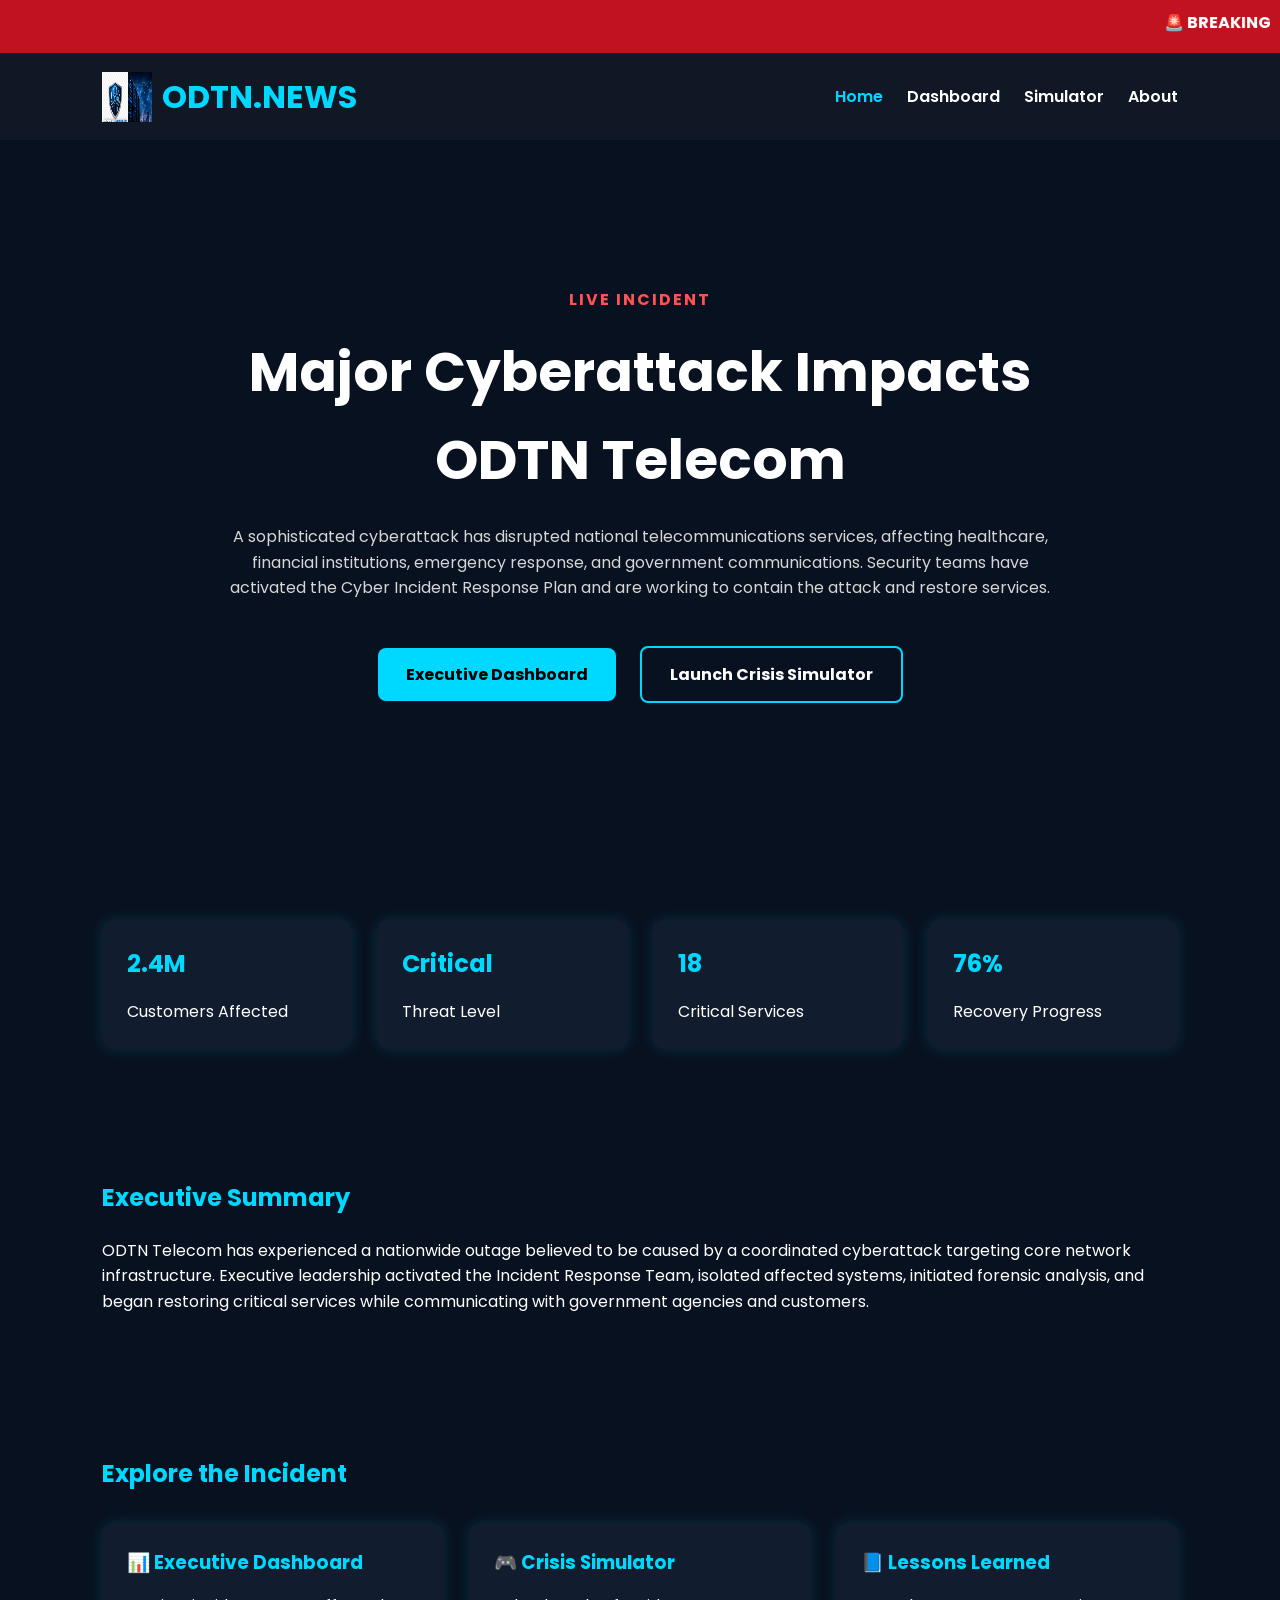
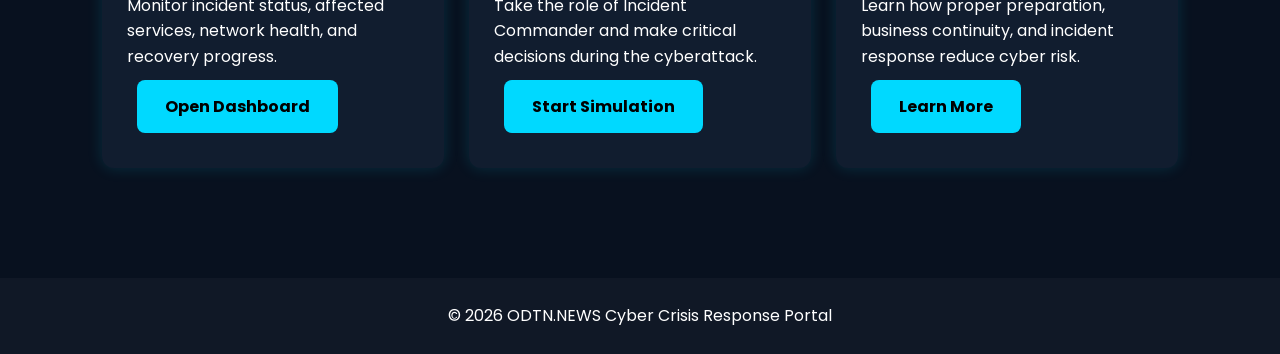
==== index.html @ 5b0d9b8c "Add files via upload" ====
<!DOCTYPE html>
<html lang="en">
<head>
    <meta charset="UTF-8">
    <meta name="viewport" content="width=device-width, initial-scale=1.0">
    <title>ODTN.NEWS | Cyber Crisis Portal</title>

    <link rel="stylesheet" href="style.css">

    <link rel="icon" href="assets/favicon.ico">

    <link rel="preconnect" href="https://fonts.googleapis.com">
    <link href="https://fonts.googleapis.com/css2?family=Poppins:wght@300;400;600;700&display=swap" rel="stylesheet">
</head>

<body>

<div class="ticker">
    <marquee>
        🚨 BREAKING NEWS • ODTN Telecom is responding to a major cyberattack affecting telecommunications, banking, healthcare, and emergency services. Incident Response Team Activated.
    </marquee>
</div>

<header>

<div class="logo">

<img src="assets/logo.png" alt="Logo">

<h1>ODTN.NEWS</h1>

</div>

<nav>

<a href="index.html" class="active">Home</a>
<a href="dashboard.html">Dashboard</a>
<a href="simulator.html">Simulator</a>
<a href="about.html">About</a>

</nav>

</header>

<section class="hero">

<div class="overlay">

<h4>LIVE INCIDENT</h4>

<h1>Major Cyberattack Impacts ODTN Telecom</h1>

<p>

A sophisticated cyberattack has disrupted national telecommunications
services, affecting healthcare, financial institutions,
emergency response, and government communications.

Security teams have activated the Cyber Incident Response Plan
and are working to contain the attack and restore services.

</p>

<a href="dashboard.html" class="btn">
Executive Dashboard
</a>

<a href="simulator.html" class="btn2">
Launch Crisis Simulator
</a>

</div>

</section>

<section class="stats">

<div class="card">

<h2 id="customers">2.4M</h2>

<p>Customers Affected</p>

</div>

<div class="card">

<h2>Critical</h2>

<p>Threat Level</p>

</div>

<div class="card">

<h2>18</h2>

<p>Critical Services</p>

</div>

<div class="card">

<h2>76%</h2>

<p>Recovery Progress</p>

</div>

</section>

<section class="overview">

<h2>Executive Summary</h2>

<p>

ODTN Telecom has experienced a nationwide outage believed to be caused
by a coordinated cyberattack targeting core network infrastructure.

Executive leadership activated the Incident Response Team,
isolated affected systems, initiated forensic analysis,
and began restoring critical services while communicating
with government agencies and customers.

</p>

</section>

<section class="features">

<h2>Explore the Incident</h2>

<div class="cards">

<div class="card">

<h3>📊 Executive Dashboard</h3>

<p>

Monitor incident status,
affected services,
network health,
and recovery progress.

</p>

<a class="btn" href="dashboard.html">
Open Dashboard
</a>

</div>

<div class="card">

<h3>🎮 Crisis Simulator</h3>

<p>

Take the role of Incident Commander
and make critical decisions
during the cyberattack.

</p>

<a class="btn" href="simulator.html">
Start Simulation
</a>

</div>

<div class="card">

<h3>📘 Lessons Learned</h3>

<p>

Learn how proper preparation,
business continuity,
and incident response
reduce cyber risk.

</p>

<a class="btn" href="about.html">
Learn More
</a>

</div>

</div>

</section>

<footer>

<p>

© 2026 ODTN.NEWS

Cyber Crisis Response Portal

</p>

</footer>

<script src="script.js"></script>

</body>
</html>
---- style.css ----
/* ===============================
   ODTN.NEWS Cyber Crisis Portal
   =============================== */

@import url('https://fonts.googleapis.com/css2?family=Poppins:wght@300;400;600;700&display=swap');

*{
    margin:0;
    padding:0;
    box-sizing:border-box;
}

body{
    font-family:'Poppins',sans-serif;
    background:#08111f;
    color:white;
    line-height:1.6;
}

/* ---------- Breaking News ---------- */

.ticker{
    background:#c1121f;
    color:white;
    padding:10px;
    font-weight:bold;
}

/* ---------- Header ---------- */

header{
    display:flex;
    justify-content:space-between;
    align-items:center;
    padding:18px 8%;
    background:#101826;
    position:sticky;
    top:0;
    z-index:1000;
}

.logo{
    display:flex;
    align-items:center;
    gap:10px;
}

.logo img{
    width:50px;
    height:50px;
}

header h1{
    color:#00d9ff;
}

nav a{
    color:white;
    text-decoration:none;
    margin-left:20px;
    transition:.3s;
    font-weight:600;
}

nav a:hover,
nav a.active{
    color:#00d9ff;
}

/* ---------- Hero ---------- */

.hero{
    background:
        linear-gradient(rgba(8,17,31,.80),rgba(8,17,31,.80)),
        url("assets/hero.jpg");
    background-size:cover;
    background-position:center;
    min-height:80vh;

    display:flex;
    justify-content:center;
    align-items:center;

    text-align:center;
    padding:40px;
}

.overlay{
    max-width:850px;
}

.overlay h4{
    color:#ff5252;
    letter-spacing:2px;
    margin-bottom:15px;
}

.overlay h1{
    font-size:55px;
    margin-bottom:20px;
}

.overlay p{
    color:#d6d6d6;
    margin-bottom:35px;
}

/* ---------- Buttons ---------- */

.btn,
.btn2{

display:inline-block;
padding:14px 28px;
margin:10px;

border-radius:8px;

text-decoration:none;

font-weight:bold;

transition:.3s;

}

.btn{

background:#00d9ff;
color:black;

}

.btn:hover{

background:#00b4d8;
transform:translateY(-3px);

}

.btn2{

border:2px solid #00d9ff;
color:white;

}

.btn2:hover{

background:#00d9ff;
color:black;

}

/* ---------- Statistics ---------- */

.stats{

display:grid;

grid-template-columns:repeat(auto-fit,minmax(220px,1fr));

gap:25px;

padding:60px 8%;

}

/* ---------- Cards ---------- */

.cards{

display:grid;

grid-template-columns:repeat(auto-fit,minmax(250px,1fr));

gap:25px;

margin-top:30px;

}

.card{

background:#111d2f;

padding:25px;

border-radius:12px;

box-shadow:0 0 15px rgba(0,217,255,.15);

transition:.3s;

}

.card:hover{

transform:translateY(-8px);

box-shadow:0 0 25px rgba(0,217,255,.5);

}

.card h2,
.card h3{

color:#00d9ff;

margin-bottom:15px;

}

/* ---------- Sections ---------- */

.overview,
.features,
.dashboard,
.quiz,
.about{

padding:70px 8%;

}

.overview h2,
.features h2,
.dashboard h2,
.about h2{

color:#00d9ff;
margin-bottom:20px;

}

/* ---------- Timeline ---------- */

.timeline{

margin-top:30px;

}

.timeline-item{

background:#111d2f;

padding:20px;

margin-bottom:20px;

border-left:5px solid #00d9ff;

border-radius:8px;

}

/* ---------- Quiz ---------- */

.question{

background:#111d2f;

padding:25px;

border-radius:12px;

margin-bottom:30px;

}

.question button{

width:100%;

padding:14px;

margin-top:10px;

border:none;

border-radius:8px;

cursor:pointer;

background:#00d9ff;

font-weight:bold;

transition:.3s;

}

.question button:hover{

background:#00b4d8;

}

.result{

text-align:center;

font-size:24px;

margin-top:30px;

font-weight:bold;

}

/* ---------- Footer ---------- */

footer{

text-align:center;

padding:25px;

background:#101826;

margin-top:40px;

}

/* ---------- Animation ---------- */

.card{

animation:fade .8s ease;

}

@keyframes fade{

from{

opacity:0;
transform:translateY(25px);

}

to{

opacity:1;
transform:translateY(0);

}

}

/* ---------- Responsive ---------- */

@media(max-width:768px){

header{

flex-direction:column;

}

nav{

margin-top:15px;

}

.overlay h1{

font-size:34px;

}

.btn,
.btn2{

display:block;

margin:15px auto;

}

}
/* Progress Bar */

.progress{

width:100%;
height:30px;

background:#23324b;

border-radius:25px;

overflow:hidden;

margin-top:20px;

}

.progress-bar{

height:100%;

background:linear-gradient(90deg,#00d9ff,#00ff99);

display:flex;

align-items:center;

justify-content:center;

font-weight:bold;

color:black;

animation:load 2s ease;

}

@keyframes load{

from{

width:0;

}

}
.feedback{

margin-top:15px;

font-weight:bold;

color:#00d9ff;

}

.result{

margin-top:40px;

padding:30px;

background:#111d2f;

border-radius:10px;

text-align:center;

font-size:22px;

}
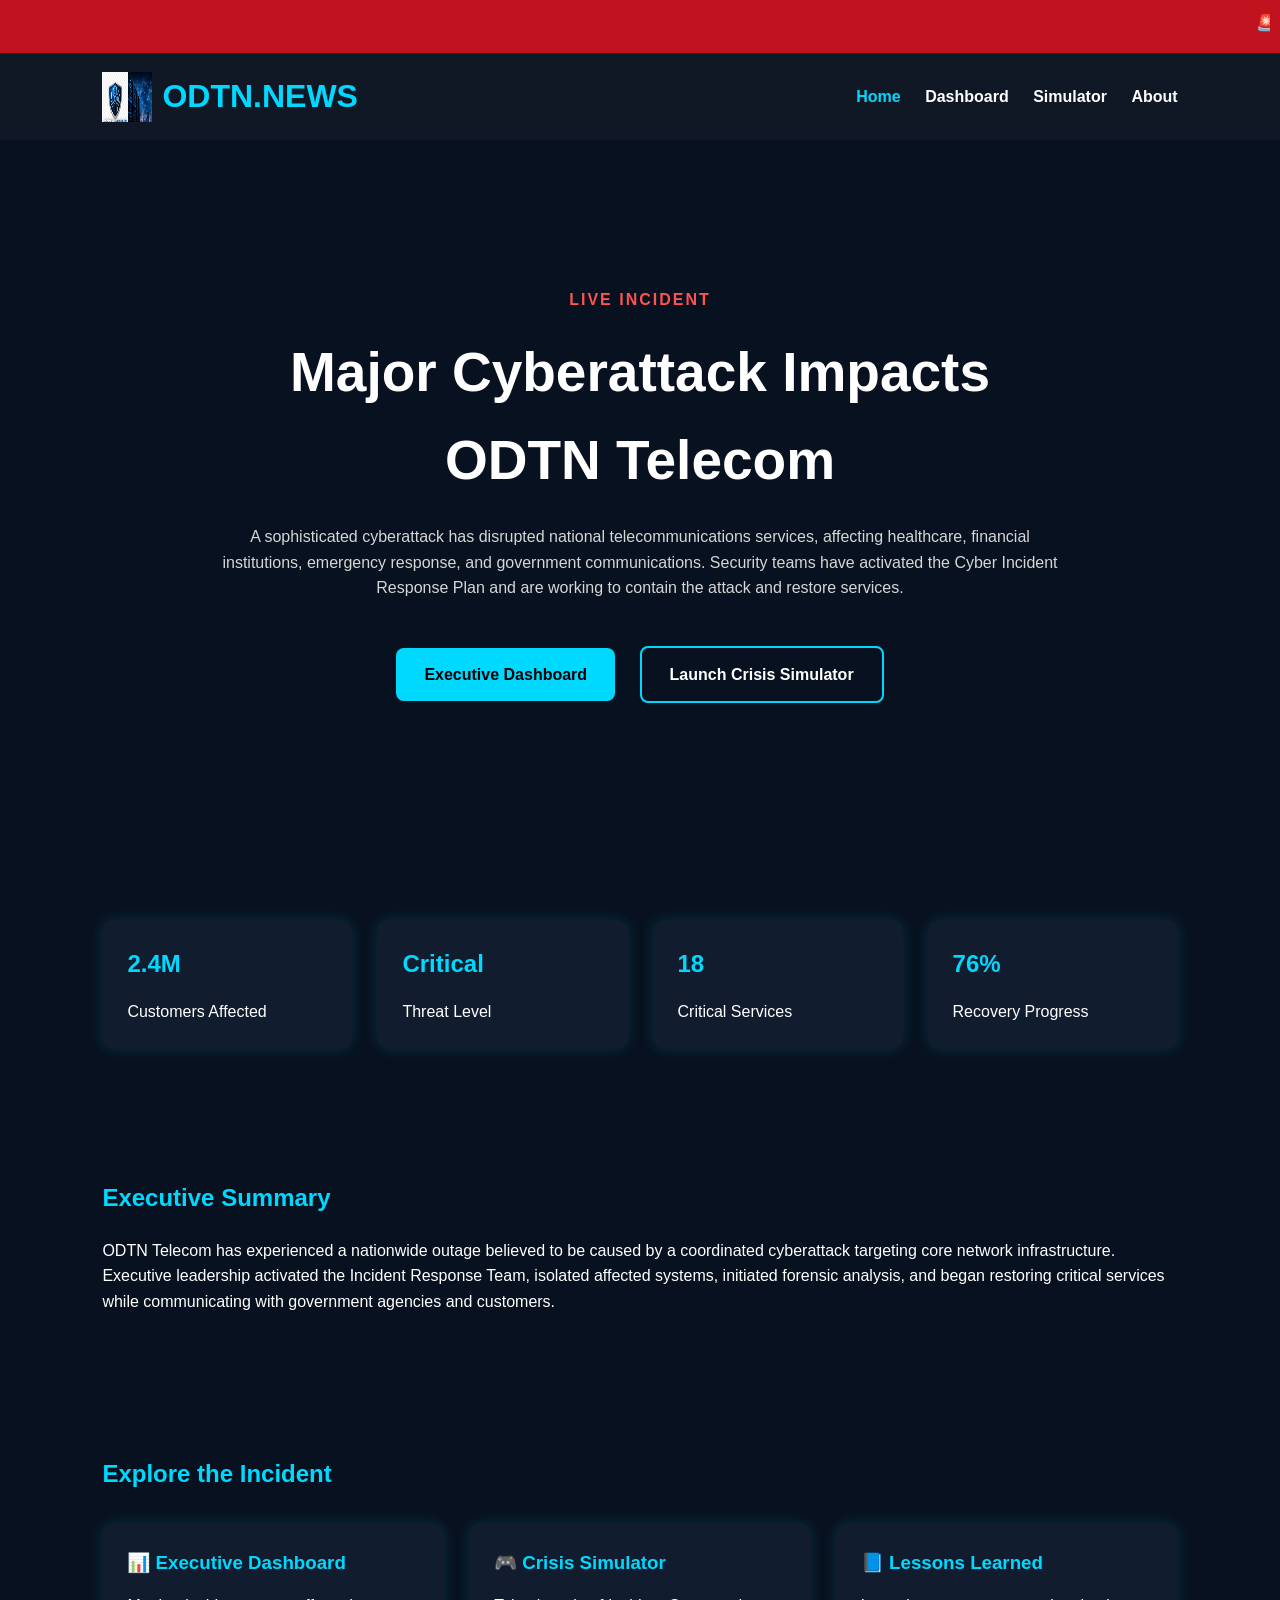
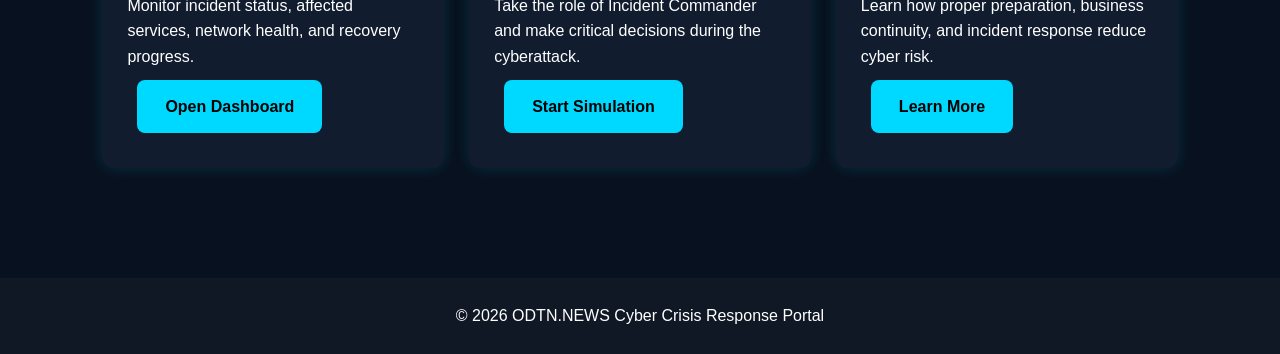
==== commit deb70207: "Update index.html" ====
--- a/index.html
+++ b/index.html
@@ -3,14 +3,12 @@
 <head>
     <meta charset="UTF-8">
     <meta name="viewport" content="width=device-width, initial-scale=1.0">
+    <meta http-equiv="Content-Security-Policy" content="default-src 'self'; script-src 'self'; style-src 'self' https://fonts.googleapis.com; font-src 'self' https://fonts.gstatic.com; img-src 'self'; connect-src 'self'; frame-ancestors 'none'; form-action 'self'; base-uri 'self'; object-src 'none'">
     <title>ODTN.NEWS | Cyber Crisis Portal</title>
 
     <link rel="stylesheet" href="style.css">
 
-    <link rel="icon" href="assets/favicon.ico">
-
-    <link rel="preconnect" href="https://fonts.googleapis.com">
-    <link href="https://fonts.googleapis.com/css2?family=Poppins:wght@300;400;600;700&display=swap" rel="stylesheet">
+    <link rel="icon" href="assets/favicon.png">
 </head>
 
 <body>
@@ -208,4 +206,4 @@
 <script src="script.js"></script>
 
 </body>
-</html>+</html>
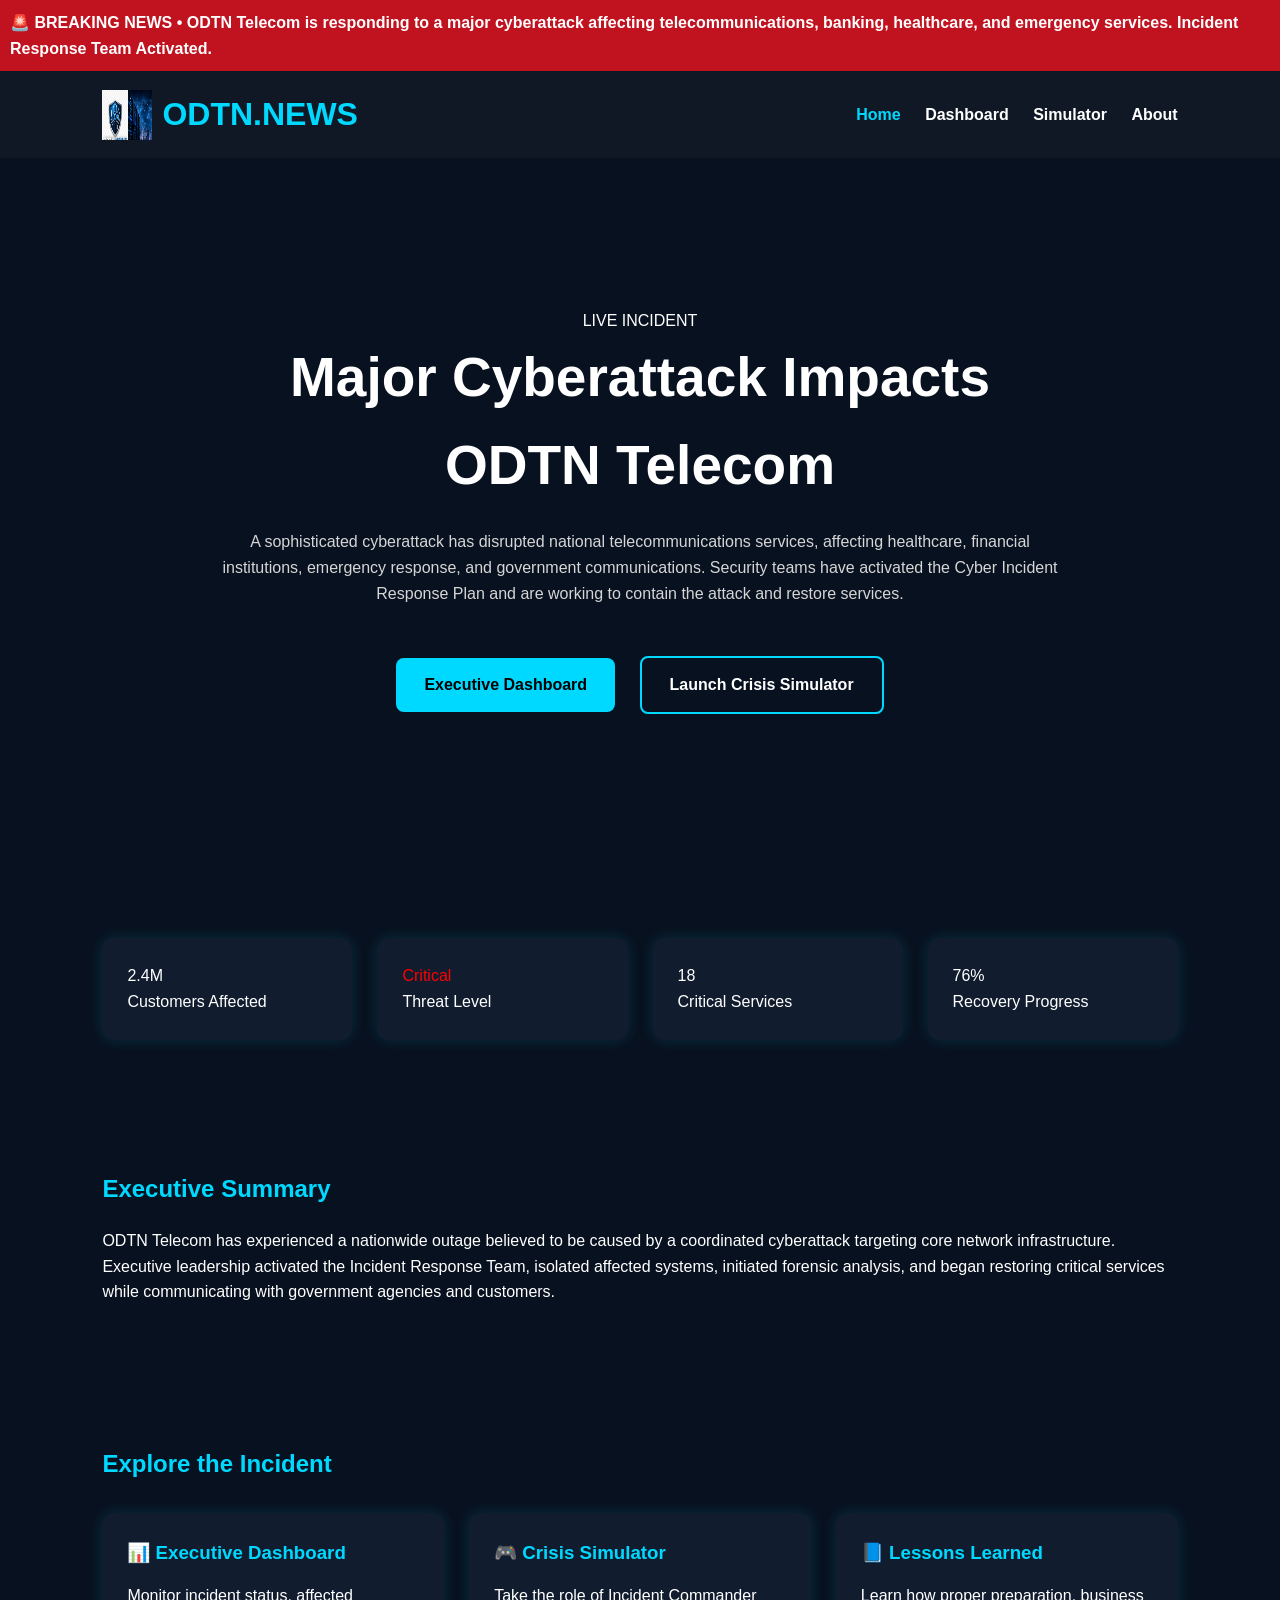
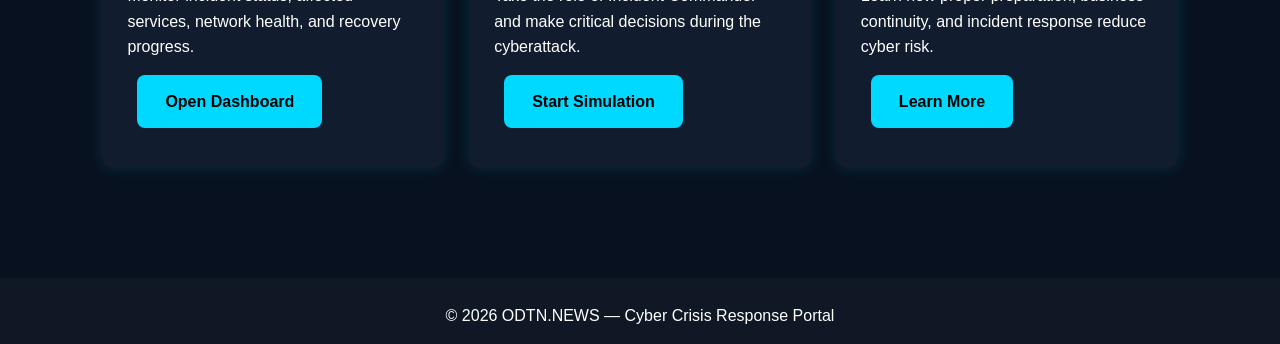
==== commit 720f9e59: "Update index.html" ====
--- a/index.html
+++ b/index.html
@@ -3,207 +3,125 @@
 <head>
     <meta charset="UTF-8">
     <meta name="viewport" content="width=device-width, initial-scale=1.0">
-    <meta http-equiv="Content-Security-Policy" content="default-src 'self'; script-src 'self'; style-src 'self' https://fonts.googleapis.com; font-src 'self' https://fonts.gstatic.com; img-src 'self'; connect-src 'self'; frame-ancestors 'none'; form-action 'self'; base-uri 'self'; object-src 'none'">
+    <meta http-equiv="Content-Security-Policy" content="default-src 'self'; script-src 'self'; style-src 'self' https://fonts.googleapis.com; font-src 'self' https://fonts.gstatic.com; img-src 'self' data:; connect-src 'self'; frame-ancestors 'none'; form-action 'self'; base-uri 'self'; object-src 'none'">
+    
     <title>ODTN.NEWS | Cyber Crisis Portal</title>
 
     <link rel="stylesheet" href="style.css">
-
-    <link rel="icon" href="assets/favicon.png">
+    <link rel="icon" href="assets/favicon.ico">
 </head>
-
 <body>
 
-<div class="ticker">
-    <marquee>
-        🚨 BREAKING NEWS • ODTN Telecom is responding to a major cyberattack affecting telecommunications, banking, healthcare, and emergency services. Incident Response Team Activated.
-    </marquee>
-</div>
+    <!-- Accessible Breaking News Ticker -->
+    <div class="ticker" role="region" aria-label="Breaking News Update">
+        <p class="ticker-text">
+            🚨 BREAKING NEWS • ODTN Telecom is responding to a major cyberattack affecting telecommunications, banking, healthcare, and emergency services. Incident Response Team Activated.
+        </p>
+    </div>
 
-<header>
+    <header>
+        <div class="logo">
+            <img src="assets/logo.png" alt="ODTN Logo" width="50" height="50">
+            <h1>ODTN.NEWS</h1>
+        </div>
 
-<div class="logo">
+        <nav aria-label="Main Navigation">
+            <a href="index.html" class="active" aria-current="page">Home</a>
+            <a href="dashboard.html">Dashboard</a>
+            <a href="simulator.html">Simulator</a>
+            <a href="about.html">About</a>
+        </nav>
+    </header>
 
-<img src="assets/logo.png" alt="Logo">
+    <main>
+        <!-- Hero Banner -->
+        <section class="hero">
+            <div class="overlay">
+                <span class="badge">LIVE INCIDENT</span>
+                <h1>Major Cyberattack Impacts ODTN Telecom</h1>
+                <p>
+                    A sophisticated cyberattack has disrupted national telecommunications services, affecting healthcare, 
+                    financial institutions, emergency response, and government communications. Security teams have activated 
+                    the Cyber Incident Response Plan and are working to contain the attack and restore services.
+                </p>
 
-<h1>ODTN.NEWS</h1>
+                <div class="hero-actions">
+                    <a href="dashboard.html" class="btn">Executive Dashboard</a>
+                    <a href="simulator.html" class="btn2">Launch Crisis Simulator</a>
+                </div>
+            </div>
+        </section>
 
-</div>
+        <!-- Key Incident Metrics -->
+        <section class="stats">
+            <div class="card">
+                <span class="stat-number" id="customers">2.4M</span>
+                <p>Customers Affected</p>
+            </div>
 
-<nav>
+            <div class="card">
+                <span class="stat-number text-critical">Critical</span>
+                <p>Threat Level</p>
+            </div>
 
-<a href="index.html" class="active">Home</a>
-<a href="dashboard.html">Dashboard</a>
-<a href="simulator.html">Simulator</a>
-<a href="about.html">About</a>
+            <div class="card">
+                <span class="stat-number">18</span>
+                <p>Critical Services</p>
+            </div>
 
-</nav>
+            <div class="card">
+                <span class="stat-number">76%</span>
+                <p>Recovery Progress</p>
+            </div>
+        </section>
 
-</header>
+        <!-- Executive Summary -->
+        <section class="overview">
+            <h2>Executive Summary</h2>
+            <p>
+                ODTN Telecom has experienced a nationwide outage believed to be caused by a coordinated cyberattack 
+                targeting core network infrastructure. Executive leadership activated the Incident Response Team, 
+                isolated affected systems, initiated forensic analysis, and began restoring critical services 
+                while communicating with government agencies and customers.
+            </p>
+        </section>
 
-<section class="hero">
+        <!-- Feature Cards -->
+        <section class="features">
+            <h2>Explore the Incident</h2>
+            <div class="cards">
+                <div class="card">
+                    <h3>📊 Executive Dashboard</h3>
+                    <p>
+                        Monitor incident status, affected services, network health, and recovery progress.
+                    </p>
+                    <a class="btn" href="dashboard.html">Open Dashboard</a>
+                </div>
 
-<div class="overlay">
+                <div class="card">
+                    <h3>🎮 Crisis Simulator</h3>
+                    <p>
+                        Take the role of Incident Commander and make critical decisions during the cyberattack.
+                    </p>
+                    <a class="btn" href="simulator.html">Start Simulation</a>
+                </div>
 
-<h4>LIVE INCIDENT</h4>
+                <div class="card">
+                    <h3>📘 Lessons Learned</h3>
+                    <p>
+                        Learn how proper preparation, business continuity, and incident response reduce cyber risk.
+                    </p>
+                    <a class="btn" href="about.html">Learn More</a>
+                </div>
+            </div>
+        </section>
+    </main>
 
-<h1>Major Cyberattack Impacts ODTN Telecom</h1>
+    <footer>
+        <p>&copy; 2026 ODTN.NEWS — Cyber Crisis Response Portal</p>
+    </footer>
 
-<p>
-
-A sophisticated cyberattack has disrupted national telecommunications
-services, affecting healthcare, financial institutions,
-emergency response, and government communications.
-
-Security teams have activated the Cyber Incident Response Plan
-and are working to contain the attack and restore services.
-
-</p>
-
-<a href="dashboard.html" class="btn">
-Executive Dashboard
-</a>
-
-<a href="simulator.html" class="btn2">
-Launch Crisis Simulator
-</a>
-
-</div>
-
-</section>
-
-<section class="stats">
-
-<div class="card">
-
-<h2 id="customers">2.4M</h2>
-
-<p>Customers Affected</p>
-
-</div>
-
-<div class="card">
-
-<h2>Critical</h2>
-
-<p>Threat Level</p>
-
-</div>
-
-<div class="card">
-
-<h2>18</h2>
-
-<p>Critical Services</p>
-
-</div>
-
-<div class="card">
-
-<h2>76%</h2>
-
-<p>Recovery Progress</p>
-
-</div>
-
-</section>
-
-<section class="overview">
-
-<h2>Executive Summary</h2>
-
-<p>
-
-ODTN Telecom has experienced a nationwide outage believed to be caused
-by a coordinated cyberattack targeting core network infrastructure.
-
-Executive leadership activated the Incident Response Team,
-isolated affected systems, initiated forensic analysis,
-and began restoring critical services while communicating
-with government agencies and customers.
-
-</p>
-
-</section>
-
-<section class="features">
-
-<h2>Explore the Incident</h2>
-
-<div class="cards">
-
-<div class="card">
-
-<h3>📊 Executive Dashboard</h3>
-
-<p>
-
-Monitor incident status,
-affected services,
-network health,
-and recovery progress.
-
-</p>
-
-<a class="btn" href="dashboard.html">
-Open Dashboard
-</a>
-
-</div>
-
-<div class="card">
-
-<h3>🎮 Crisis Simulator</h3>
-
-<p>
-
-Take the role of Incident Commander
-and make critical decisions
-during the cyberattack.
-
-</p>
-
-<a class="btn" href="simulator.html">
-Start Simulation
-</a>
-
-</div>
-
-<div class="card">
-
-<h3>📘 Lessons Learned</h3>
-
-<p>
-
-Learn how proper preparation,
-business continuity,
-and incident response
-reduce cyber risk.
-
-</p>
-
-<a class="btn" href="about.html">
-Learn More
-</a>
-
-</div>
-
-</div>
-
-</section>
-
-<footer>
-
-<p>
-
-© 2026 ODTN.NEWS
-
-Cyber Crisis Response Portal
-
-</p>
-
-</footer>
-
-<script src="script.js"></script>
+    <script src="script.js" defer></script>
 
 </body>
 </html>
--- a/style.css
+++ b/style.css
@@ -398,6 +398,14 @@
 
 }
 
+.text-critical{
+color:red;
+}
+
+.progress-76{
+width:76%;
+}
+
 .progress-bar{
 
 height:100%;
@@ -451,4 +459,4 @@
 
 font-size:22px;
 
-}+}
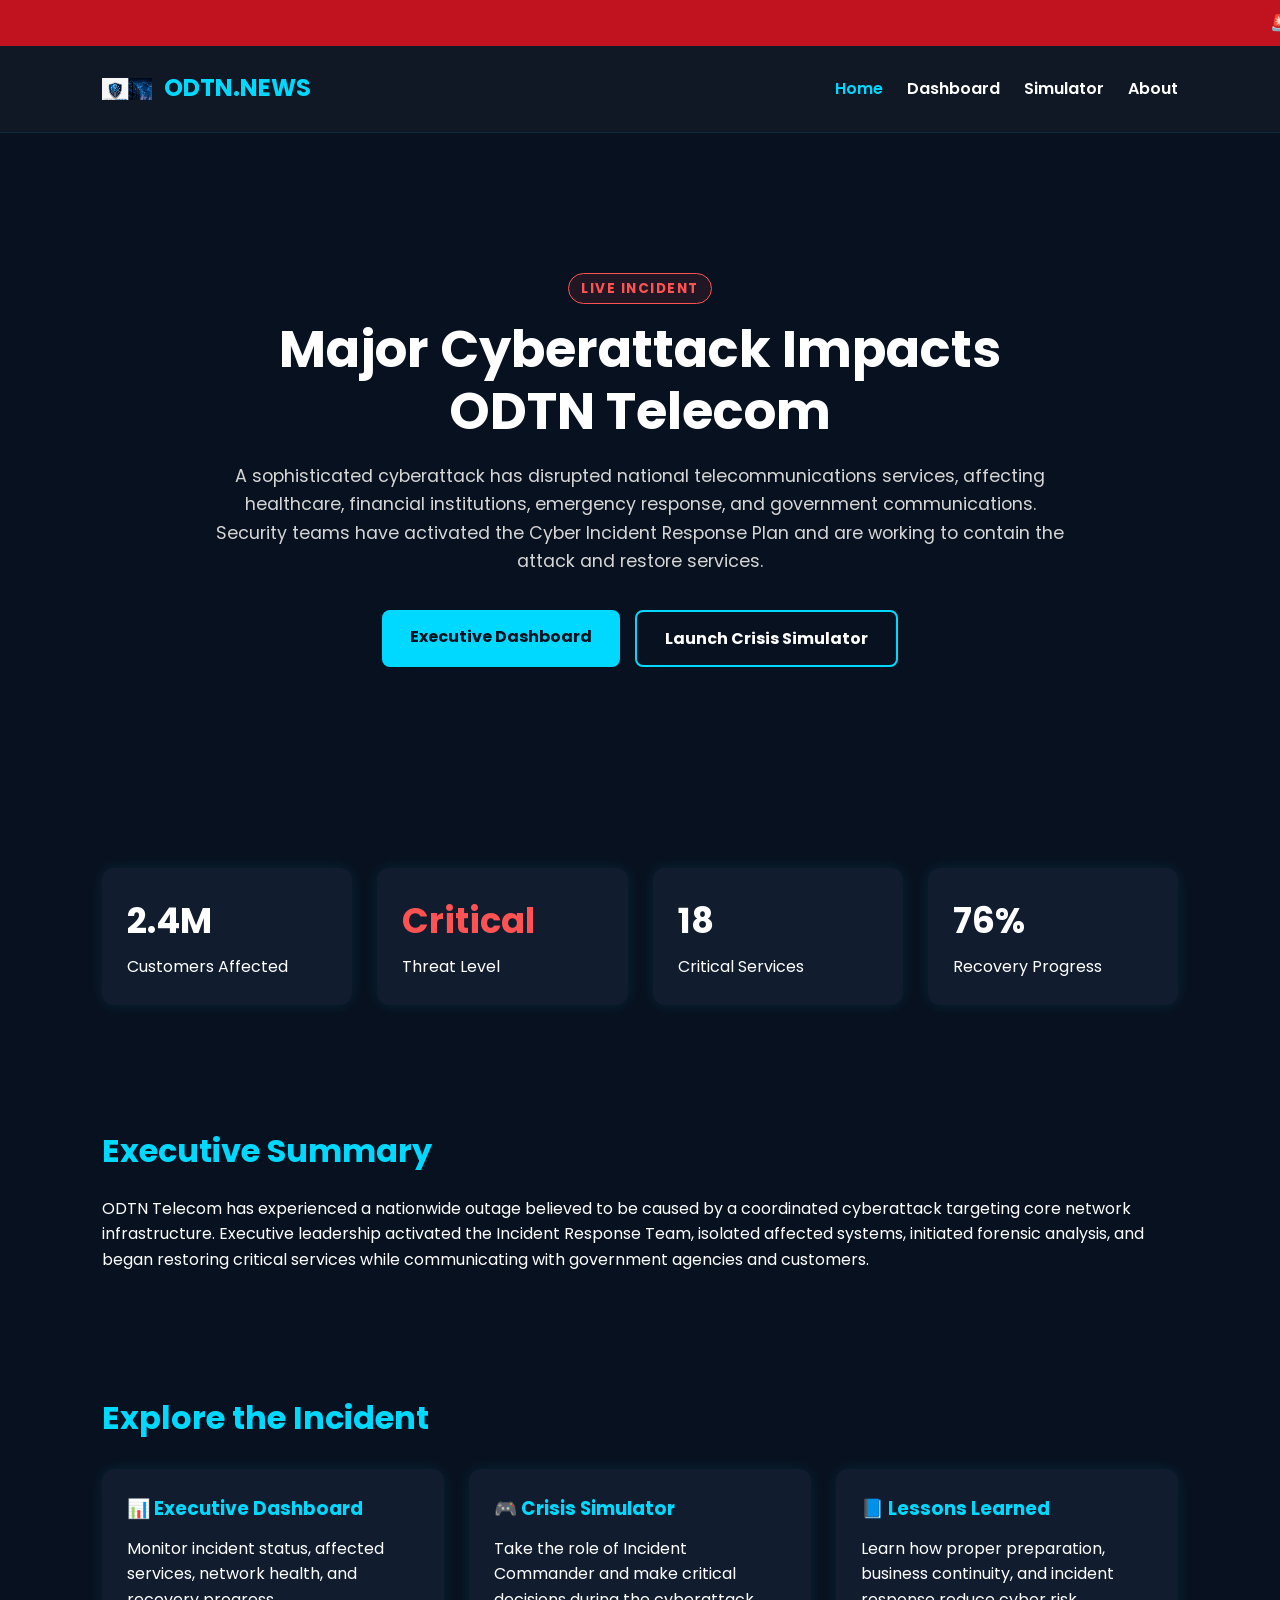
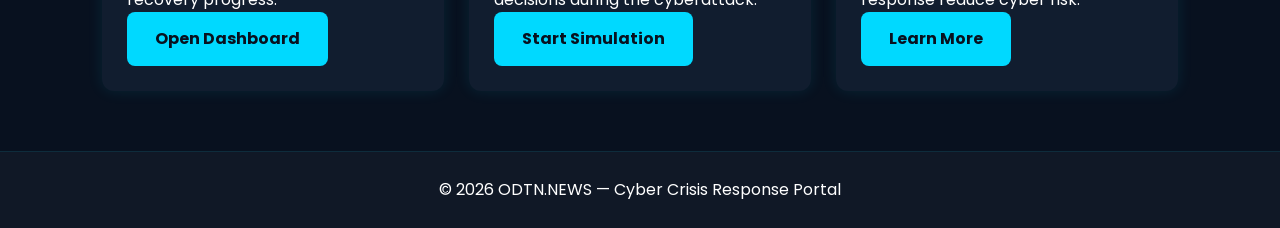
==== commit 8cb4dfc3: "Update index.html" ====
--- a/index.html
+++ b/index.html
@@ -3,7 +3,6 @@
 <head>
     <meta charset="UTF-8">
     <meta name="viewport" content="width=device-width, initial-scale=1.0">
-    <meta http-equiv="Content-Security-Policy" content="default-src 'self'; script-src 'self'; style-src 'self' https://fonts.googleapis.com; font-src 'self' https://fonts.gstatic.com; img-src 'self' data:; connect-src 'self'; frame-ancestors 'none'; form-action 'self'; base-uri 'self'; object-src 'none'">
     
     <title>ODTN.NEWS | Cyber Crisis Portal</title>
 
--- a/style.css
+++ b/style.css
@@ -4,459 +4,447 @@
 
 @import url('https://fonts.googleapis.com/css2?family=Poppins:wght@300;400;600;700&display=swap');
 
-*{
-    margin:0;
-    padding:0;
-    box-sizing:border-box;
-}
-
-body{
-    font-family:'Poppins',sans-serif;
-    background:#08111f;
-    color:white;
-    line-height:1.6;
-}
-
-/* ---------- Breaking News ---------- */
-
-.ticker{
-    background:#c1121f;
-    color:white;
-    padding:10px;
-    font-weight:bold;
-}
-
-/* ---------- Header ---------- */
-
-header{
-    display:flex;
-    justify-content:space-between;
-    align-items:center;
-    padding:18px 8%;
-    background:#101826;
-    position:sticky;
-    top:0;
-    z-index:1000;
-}
-
-.logo{
-    display:flex;
-    align-items:center;
-    gap:10px;
-}
-
-.logo img{
-    width:50px;
-    height:50px;
-}
-
-header h1{
-    color:#00d9ff;
-}
-
-nav a{
-    color:white;
-    text-decoration:none;
-    margin-left:20px;
-    transition:.3s;
-    font-weight:600;
+/* ---------- Reset & Base ---------- */
+* {
+    margin: 0;
+    padding: 0;
+    box-sizing: border-box;
+}
+
+body {
+    font-family: 'Poppins', sans-serif;
+    background-color: #08111f;
+    color: #ffffff;
+    line-height: 1.6;
+    min-height: 100vh;
+    display: flex;
+    flex-direction: column;
+}
+
+main {
+    flex: 1;
+}
+
+/* ---------- Breaking News Ticker (Replaces <marquee>) ---------- */
+.ticker {
+    background-color: #c1121f;
+    color: #ffffff;
+    padding: 10px;
+    font-weight: 600;
+    overflow: hidden;
+    white-space: nowrap;
+    position: relative;
+    width: 100%;
+}
+
+.ticker-text {
+    display: inline-block;
+    padding-left: 100%;
+    animation: ticker-scroll 25s linear infinite;
+}
+
+.ticker:hover .ticker-text {
+    animation-play-state: paused;
+}
+
+@keyframes ticker-scroll {
+    0% { transform: translate3d(0, 0, 0); }
+    100% { transform: translate3d(-100%, 0, 0); }
+}
+
+/* ---------- Header & Navigation ---------- */
+header {
+    display: flex;
+    justify-content: space-between;
+    align-items: center;
+    padding: 18px 8%;
+    background-color: #101826;
+    position: sticky;
+    top: 0;
+    z-index: 1000;
+    border-bottom: 1px solid rgba(0, 217, 255, 0.1);
+}
+
+.logo {
+    display: flex;
+    align-items: center;
+    gap: 12px;
+}
+
+.logo img {
+    width: 50px;
+    height: 50px;
+    object-fit: contain;
+}
+
+header h1 {
+    color: #00d9ff;
+    font-size: 1.5rem;
+    font-weight: 700;
+}
+
+nav a {
+    color: #ffffff;
+    text-decoration: none;
+    margin-left: 20px;
+    transition: color 0.3s ease;
+    font-weight: 600;
 }
 
 nav a:hover,
-nav a.active{
-    color:#00d9ff;
-}
-
-/* ---------- Hero ---------- */
-
-.hero{
-    background:
-        linear-gradient(rgba(8,17,31,.80),rgba(8,17,31,.80)),
-        url("assets/hero.jpg");
-    background-size:cover;
-    background-position:center;
-    min-height:80vh;
-
-    display:flex;
-    justify-content:center;
-    align-items:center;
-
-    text-align:center;
-    padding:40px;
-}
-
-.overlay{
-    max-width:850px;
-}
-
-.overlay h4{
-    color:#ff5252;
-    letter-spacing:2px;
-    margin-bottom:15px;
-}
-
-.overlay h1{
-    font-size:55px;
-    margin-bottom:20px;
-}
-
-.overlay p{
-    color:#d6d6d6;
-    margin-bottom:35px;
+nav a.active {
+    color: #00d9ff;
+}
+
+/* ---------- Hero Section ---------- */
+.hero {
+    background: linear-gradient(rgba(8, 17, 31, 0.85), rgba(8, 17, 31, 0.85)),
+                url("assets/hero.jpg") center/cover no-repeat;
+    min-height: 75vh;
+    display: flex;
+    justify-content: center;
+    align-items: center;
+    text-align: center;
+    padding: 40px 8%;
+}
+
+.overlay {
+    max-width: 850px;
+}
+
+.badge {
+    display: inline-block;
+    color: #ff5252;
+    background-color: rgba(255, 82, 82, 0.1);
+    border: 1px solid #ff5252;
+    padding: 4px 12px;
+    border-radius: 20px;
+    font-size: 0.85rem;
+    font-weight: 700;
+    letter-spacing: 1.5px;
+    margin-bottom: 15px;
+}
+
+.overlay h1 {
+    font-size: 3.2rem;
+    margin-bottom: 20px;
+    line-height: 1.2;
+}
+
+.overlay p {
+    color: #d6d6d6;
+    margin-bottom: 35px;
+    font-size: 1.1rem;
+}
+
+.hero-actions {
+    display: flex;
+    justify-content: center;
+    gap: 15px;
+    flex-wrap: wrap;
 }
 
 /* ---------- Buttons ---------- */
-
 .btn,
-.btn2{
-
-display:inline-block;
-padding:14px 28px;
-margin:10px;
-
-border-radius:8px;
-
-text-decoration:none;
-
-font-weight:bold;
-
-transition:.3s;
-
-}
-
-.btn{
-
-background:#00d9ff;
-color:black;
-
-}
-
-.btn:hover{
-
-background:#00b4d8;
-transform:translateY(-3px);
-
-}
-
-.btn2{
-
-border:2px solid #00d9ff;
-color:white;
-
-}
-
-.btn2:hover{
-
-background:#00d9ff;
-color:black;
-
-}
-
-/* ---------- Statistics ---------- */
-
-.stats{
-
-display:grid;
-
-grid-template-columns:repeat(auto-fit,minmax(220px,1fr));
-
-gap:25px;
-
-padding:60px 8%;
-
-}
-
-/* ---------- Cards ---------- */
-
-.cards{
-
-display:grid;
-
-grid-template-columns:repeat(auto-fit,minmax(250px,1fr));
-
-gap:25px;
-
-margin-top:30px;
-
-}
-
-.card{
-
-background:#111d2f;
-
-padding:25px;
-
-border-radius:12px;
-
-box-shadow:0 0 15px rgba(0,217,255,.15);
-
-transition:.3s;
-
-}
-
-.card:hover{
-
-transform:translateY(-8px);
-
-box-shadow:0 0 25px rgba(0,217,255,.5);
-
-}
-
-.card h2,
-.card h3{
-
-color:#00d9ff;
-
-margin-bottom:15px;
-
-}
-
-/* ---------- Sections ---------- */
-
+.btn2 {
+    display: inline-block;
+    padding: 14px 28px;
+    border-radius: 8px;
+    text-decoration: none;
+    font-weight: 700;
+    transition: all 0.3s ease;
+    cursor: pointer;
+    border: none;
+}
+
+.btn {
+    background-color: #00d9ff;
+    color: #08111f;
+}
+
+.btn:hover {
+    background-color: #00b4d8;
+    transform: translateY(-3px);
+    box-shadow: 0 5px 15px rgba(0, 217, 255, 0.3);
+}
+
+.btn2 {
+    border: 2px solid #00d9ff;
+    color: #ffffff;
+    background-color: transparent;
+}
+
+.btn2:hover {
+    background-color: #00d9ff;
+    color: #08111f;
+    transform: translateY(-3px);
+}
+
+/* ---------- Section Layouts ---------- */
 .overview,
 .features,
 .dashboard,
 .quiz,
-.about{
-
-padding:70px 8%;
-
+.about,
+.stats {
+    padding: 60px 8%;
 }
 
 .overview h2,
 .features h2,
 .dashboard h2,
-.about h2{
-
-color:#00d9ff;
-margin-bottom:20px;
-
+.quiz h2,
+.about h2 {
+    color: #00d9ff;
+    margin-bottom: 20px;
+    font-size: 2rem;
+}
+
+.subtitle {
+    color: #d6d6d6;
+    margin-bottom: 30px;
+}
+
+/* ---------- Cards & Statistics ---------- */
+.stats,
+.cards {
+    display: grid;
+    grid-template-columns: repeat(auto-fit, minmax(240px, 1fr));
+    gap: 25px;
+}
+
+.cards {
+    margin-top: 25px;
+}
+
+.card {
+    background-color: #111d2f;
+    padding: 25px;
+    border-radius: 12px;
+    box-shadow: 0 0 15px rgba(0, 217, 255, 0.1);
+    transition: transform 0.3s ease, box-shadow 0.3s ease;
+    animation: fade 0.8s ease;
+}
+
+.card:hover {
+    transform: translateY(-6px);
+    box-shadow: 0 0 25px rgba(0, 217, 255, 0.3);
+}
+
+.card h2,
+.card h3 {
+    color: #00d9ff;
+    margin-bottom: 12px;
+}
+
+/* Big Number Displays for Metrics */
+.stat-number,
+.stat-large {
+    font-size: 2.2rem;
+    font-weight: 700;
+    color: #ffffff;
+    display: block;
+    margin-bottom: 5px;
+}
+
+.card-list {
+    list-style: none;
+}
+
+.card-list .card {
+    font-weight: 600;
+}
+
+/* ---------- Text Helpers ---------- */
+.text-critical {
+    color: #ff5252 !important;
+}
+
+/* ---------- Progress Bar ---------- */
+.progress {
+    width: 100%;
+    height: 28px;
+    background-color: #23324b;
+    border-radius: 25px;
+    overflow: hidden;
+    margin-top: 20px;
+}
+
+.progress-bar {
+    height: 100%;
+    background: linear-gradient(90deg, #00d9ff, #00ff99);
+    display: flex;
+    align-items: center;
+    justify-content: center;
+    font-weight: 700;
+    color: #08111f;
+    animation: load 2s ease;
+    transition: width 1s ease-in-out;
+}
+
+@keyframes load {
+    from { width: 0; }
 }
 
 /* ---------- Timeline ---------- */
-
-.timeline{
-
-margin-top:30px;
-
-}
-
-.timeline-item{
-
-background:#111d2f;
-
-padding:20px;
-
-margin-bottom:20px;
-
-border-left:5px solid #00d9ff;
-
-border-radius:8px;
-
-}
-
-/* ---------- Quiz ---------- */
-
-.question{
-
-background:#111d2f;
-
-padding:25px;
-
-border-radius:12px;
-
-margin-bottom:30px;
-
-}
-
-.question button{
-
-width:100%;
-
-padding:14px;
-
-margin-top:10px;
-
-border:none;
-
-border-radius:8px;
-
-cursor:pointer;
-
-background:#00d9ff;
-
-font-weight:bold;
-
-transition:.3s;
-
-}
-
-.question button:hover{
-
-background:#00b4d8;
-
-}
-
-.result{
-
-text-align:center;
-
-font-size:24px;
-
-margin-top:30px;
-
-font-weight:bold;
-
+.timeline {
+    margin-top: 25px;
+}
+
+.timeline-item {
+    background-color: #111d2f;
+    padding: 20px;
+    margin-bottom: 15px;
+    border-left: 5px solid #00d9ff;
+    border-radius: 8px;
+}
+
+.timeline-item time {
+    font-weight: 700;
+    color: #00d9ff;
+    display: block;
+    margin-bottom: 5px;
+}
+
+/* ---------- Simulator / Quiz ---------- */
+.question-card,
+.question {
+    background-color: #111d2f;
+    padding: 25px;
+    border-radius: 12px;
+    margin-bottom: 25px;
+    box-shadow: 0 0 15px rgba(0, 217, 255, 0.1);
+}
+
+.button-group {
+    display: flex;
+    flex-direction: column;
+    gap: 10px;
+    margin-top: 15px;
+}
+
+.quiz-btn,
+.question button {
+    width: 100%;
+    padding: 14px;
+    border: none;
+    border-radius: 8px;
+    cursor: pointer;
+    background-color: #00d9ff;
+    color: #08111f;
+    font-weight: 700;
+    font-size: 1rem;
+    transition: all 0.3s ease;
+}
+
+.quiz-btn:hover:not(:disabled),
+.question button:hover:not(:disabled) {
+    background-color: #00b4d8;
+    transform: translateY(-2px);
+}
+
+.quiz-btn:disabled {
+    cursor: not-allowed;
+    opacity: 0.65;
+}
+
+/* Dynamic State Styling Applied by script.js */
+.quiz-btn.correct {
+    background-color: #00cc66 !important;
+    color: #ffffff !important;
+    opacity: 1 !important;
+}
+
+.quiz-btn.wrong {
+    background-color: #cc3333 !important;
+    color: #ffffff !important;
+    opacity: 1 !important;
+}
+
+.feedback {
+    margin-top: 15px;
+    font-weight: 600;
+    color: #00d9ff;
+}
+
+.result {
+    margin-top: 40px;
+    padding: 30px;
+    background-color: #111d2f;
+    border-radius: 12px;
+    text-align: center;
+    font-size: 1.4rem;
+    font-weight: 700;
+    border: 1px solid rgba(0, 217, 255, 0.2);
 }
 
 /* ---------- Footer ---------- */
-
-footer{
-
-text-align:center;
-
-padding:25px;
-
-background:#101826;
-
-margin-top:40px;
-
-}
-
-/* ---------- Animation ---------- */
-
-.card{
-
-animation:fade .8s ease;
-
-}
-
-@keyframes fade{
-
-from{
-
-opacity:0;
-transform:translateY(25px);
-
-}
-
-to{
-
-opacity:1;
-transform:translateY(0);
-
-}
-
-}
-
-/* ---------- Responsive ---------- */
-
-@media(max-width:768px){
-
-header{
-
-flex-direction:column;
-
-}
-
-nav{
-
-margin-top:15px;
-
-}
-
-.overlay h1{
-
-font-size:34px;
-
-}
-
-.btn,
-.btn2{
-
-display:block;
-
-margin:15px auto;
-
-}
-
-}
-/* Progress Bar */
-
-.progress{
-
-width:100%;
-height:30px;
-
-background:#23324b;
-
-border-radius:25px;
-
-overflow:hidden;
-
-margin-top:20px;
-
-}
-
-.text-critical{
-color:red;
-}
-
-.progress-76{
-width:76%;
-}
-
-.progress-bar{
-
-height:100%;
-
-background:linear-gradient(90deg,#00d9ff,#00ff99);
-
-display:flex;
-
-align-items:center;
-
-justify-content:center;
-
-font-weight:bold;
-
-color:black;
-
-animation:load 2s ease;
-
-}
-
-@keyframes load{
-
-from{
-
-width:0;
-
-}
-
-}
-.feedback{
-
-margin-top:15px;
-
-font-weight:bold;
-
-color:#00d9ff;
-
-}
-
-.result{
-
-margin-top:40px;
-
-padding:30px;
-
-background:#111d2f;
-
-border-radius:10px;
-
-text-align:center;
-
-font-size:22px;
-
-}
+footer {
+    text-align: center;
+    padding: 25px;
+    background-color: #101826;
+    margin-top: auto;
+    border-top: 1px solid rgba(0, 217, 255, 0.1);
+}
+
+/* ---------- Animations ---------- */
+@keyframes fade {
+    from {
+        opacity: 0;
+        transform: translateY(20px);
+    }
+    to {
+        opacity: 1;
+        transform: translateY(0);
+    }
+}
+
+/* ---------- Responsive Breakpoints ---------- */
+@media (max-width: 768px) {
+    header {
+        flex-direction: column;
+        padding: 15px 5%;
+    }
+
+    nav {
+        margin-top: 15px;
+        display: flex;
+        gap: 15px;
+        flex-wrap: wrap;
+        justify-content: center;
+    }
+
+    nav a {
+        margin-left: 0;
+    }
+
+    .overlay h1 {
+        font-size: 2.2rem;
+    }
+
+    .hero {
+        min-height: 60vh;
+        padding: 30px 5%;
+    }
+
+    .hero-actions {
+        flex-direction: column;
+        width: 100%;
+    }
+
+    .btn,
+    .btn2 {
+        width: 100%;
+        margin: 5px 0;
+        text-align: center;
+    }
+
+    .overview,
+    .features,
+    .dashboard,
+    .quiz,
+    .about,
+    .stats {
+        padding: 40px 5%;
+    }
+}
